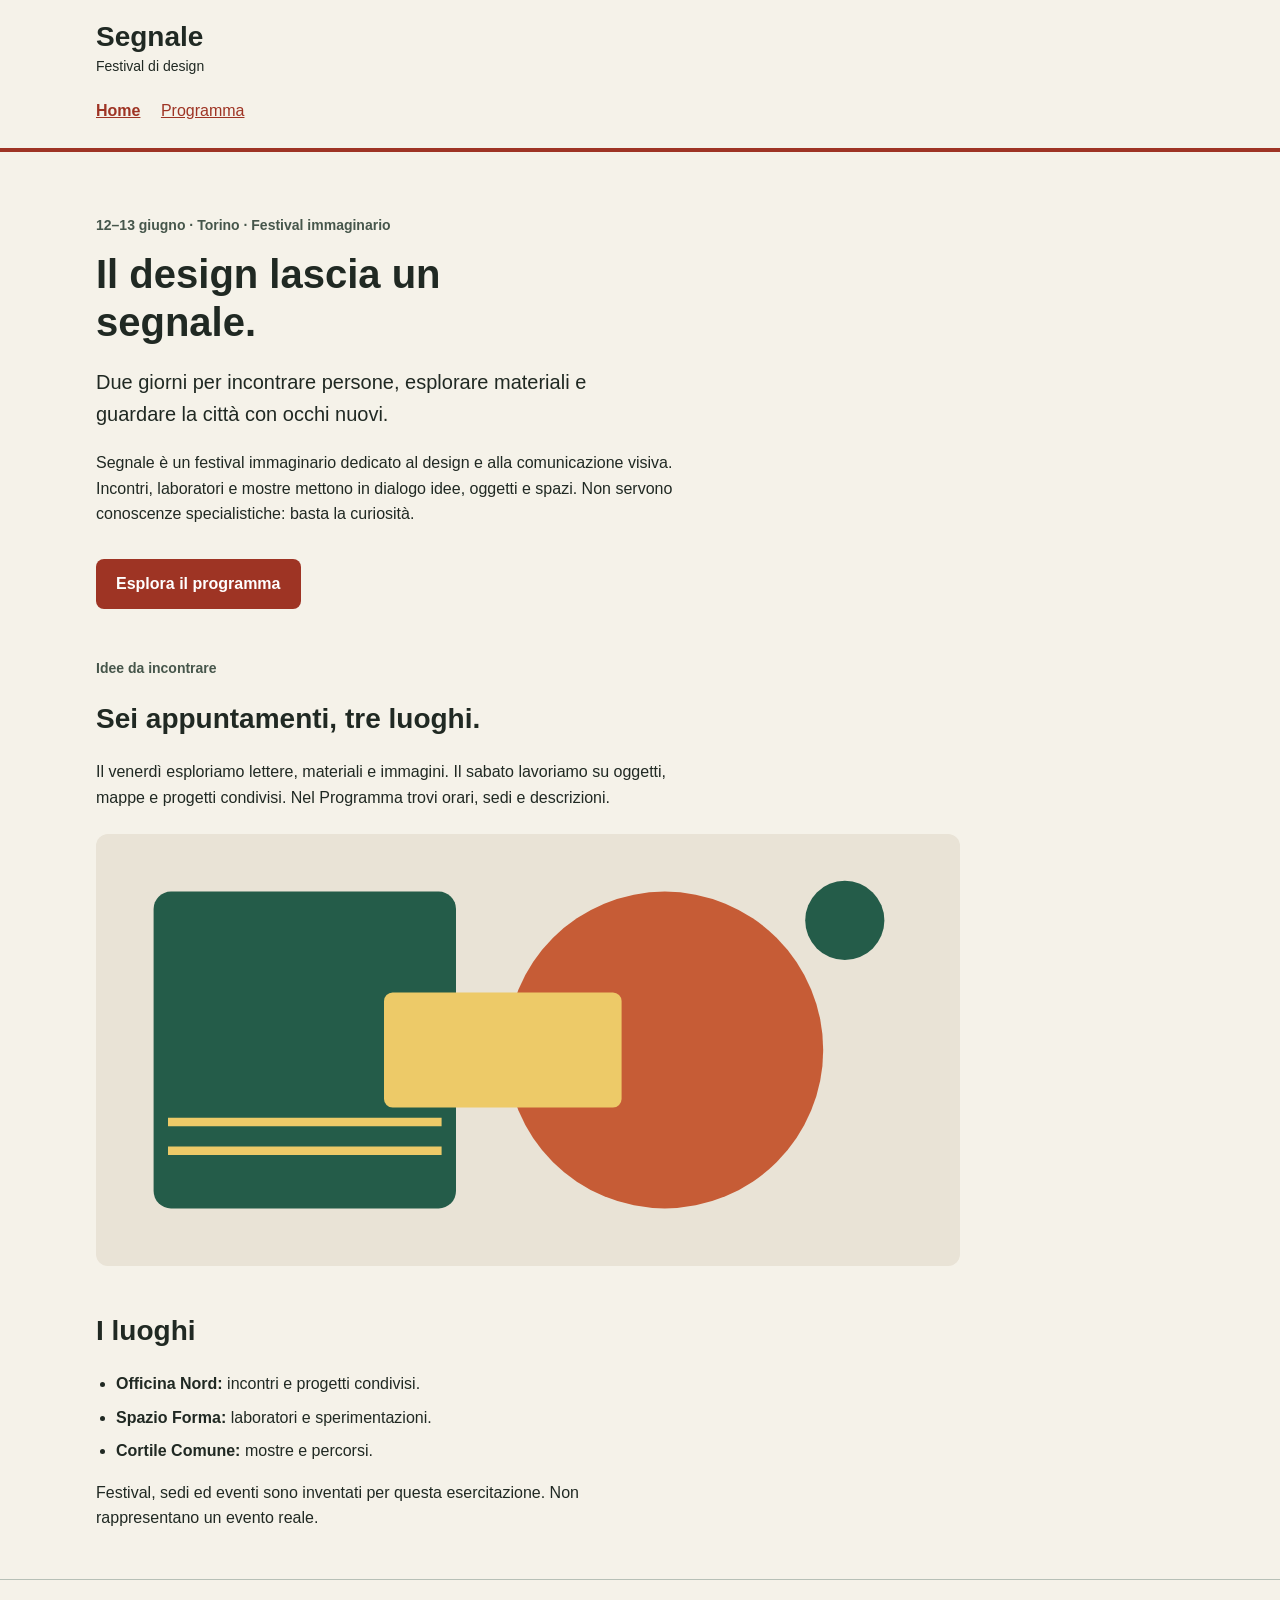
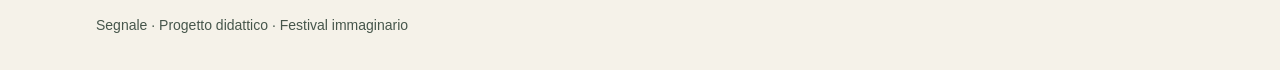
==== index.html @ 6f263a43 "festival-segnale" ====
<!doctype html>
<html lang="it">
<head>
  <meta charset="utf-8">
  <meta name="viewport" content="width=device-width, initial-scale=1">
  <title>Segnale — Festival di design</title>
  <link rel="stylesheet" href="style.css">
</head>
<body>
  <a class="skip-link" href="#contenuto">Vai al contenuto</a>
  <header class="site-header">
    <div class="container">
      <a class="brand" href="index.html">Segnale<span>Festival di design</span></a>
      <nav aria-label="Navigazione principale">
        <a href="index.html" aria-current="page">Home</a>
        <!-- Da completare: collegare questa voce alla pagina Programma. -->
        <a href="programma.html">Programma</a>
      </nav>
    </div>
  </header>

  <main id="contenuto" class="container">
    <section class="intro" aria-labelledby="titolo-home">
      <p class="eyebrow">12–13 giugno · Torino · Festival immaginario</p>
      <h1 id="titolo-home">Il design lascia un segnale.</h1>
      <p class="lead">Due giorni per incontrare persone, esplorare materiali e guardare la città con occhi nuovi.</p>
      <p class="reading-text">Segnale è un festival immaginario dedicato al design e alla comunicazione visiva. Incontri, laboratori e mostre mettono in dialogo idee, oggetti e spazi. Non servono conoscenze specialistiche: basta la curiosità.</p>
      <!-- Da completare: anche questo collegamento deve aprire il Programma. -->
      <a class="button-link" href="programma.html">Esplora il programma</a>
    </section>

    <section class="content-section" aria-labelledby="titolo-festival">
      <p class="eyebrow">Idee da incontrare</p>
      <h2 id="titolo-festival">Sei appuntamenti, tre luoghi.</h2>
      <p class="reading-text">Il venerdì esploriamo lettere, materiali e immagini. Il sabato lavoriamo su oggetti, mappe e progetti condivisi. Nel Programma trovi orari, sedi e descrizioni.</p>
      <img class="festival-image" src="assets/festival.svg" alt="Composizione geometrica di cerchi e rettangoli nei colori del festival" width="1200" height="600">
    </section>

    <section class="content-section" aria-labelledby="titolo-luoghi">
      <h2 id="titolo-luoghi">I luoghi</h2>
      <ul class="venues">
        <li><strong>Officina Nord:</strong> incontri e progetti condivisi.</li>
        <li><strong>Spazio Forma:</strong> laboratori e sperimentazioni.</li>
        <li><strong>Cortile Comune:</strong> mostre e percorsi.</li>
      </ul>
      <p class="reading-text">Festival, sedi ed eventi sono inventati per questa esercitazione. Non rappresentano un evento reale.</p>
    </section>
  </main>

  <footer class="site-footer"><div class="container"><p>Segnale · Progetto didattico · Festival immaginario</p></div></footer>
</body>
</html>
---- style.css ----
/* Stile iniziale: tipografia, colori e variabili CSS sono già predisposti.
   Lavoreremo su collegamenti, CSS condiviso e disposizione delle schede. */

/* Scelte comuni: ogni regola usa var() per richiamarne il valore. */
:root {
  --colore-primario: #9e3424;
  --colore-primario-scuro: #6e2217;
  --colore-sfondo: #f5f2e9;
  --colore-testo: #202923;
  --font-testo: Helvetica, sans-serif;
  --font-titoli: Arial, sans-serif;
}

* {
  box-sizing: border-box;
}

body {
  margin: 0;
  background: var(--colore-sfondo);
  color: var(--colore-testo);
  font-family: var(--font-testo);
  font-size: 1rem;
  line-height: 1.6;
}

a {
  color: var(--colore-primario);
}

a:hover {
  text-decoration-thickness: 3px;
}

a:focus-visible {
  outline: 3px solid var(--colore-testo);
  outline-offset: 4px;
}

.container {
  width: 92%;
  max-width: 68rem;
  margin: 0 auto;
}

.site-header {
  padding: 1.25rem 0;
  border-bottom: 4px solid var(--colore-primario);
}

.brand {
  display: inline-block;
  color: var(--colore-testo);
  font-size: 1.75rem;
  font-weight: bold;
  line-height: 1.2;
  text-decoration: none;
}

.brand span {
  display: block;
  margin-top: 0.25rem;
  font-size: 0.875rem;
  font-weight: normal;
}

nav {
  margin-top: 1rem;
}

nav a {
  display: inline-block;
  margin-right: 1rem;
  padding: 0.25rem 0;
}

nav a[aria-current="page"] {
  font-weight: bold;
}

.intro {
  padding: 3rem 0 1rem;
}

.eyebrow,
.event-meta {
  color: #46564b;
  font-size: 0.875rem;
  font-weight: bold;
}

h1,
h2,
h3 {
  font-family: var(--font-titoli);
  line-height: 1.2;
}

h1 {
  max-width: 18ch;
  margin: 0.75rem 0 1.25rem;
  font-size: 2.5rem;
}

h2 {
  font-size: 1.75rem;
}

h3 {
  margin: 0.5rem 0 0.75rem;
  font-size: 1.375rem;
}

.lead {
  max-width: 48ch;
  font-size: 1.25rem;
}

.reading-text {
  max-width: 65ch;
}

.button-link {
  display: inline-block;
  margin-top: 1rem;
  padding: 0.75rem 1.25rem;
  border-radius: 0.5rem;
  background: var(--colore-primario);
  color: #ffffff;
  font-weight: bold;
  text-decoration: none;
}

.button-link:hover {
  background: var(--colore-primario-scuro);
}

.content-section {
  margin: 2rem 0 3rem;
}

.festival-image {
  display: block;
  width: 100%;
  max-width: 54rem;
  height: auto;
  margin-top: 1.5rem;
  border-radius: 0.75rem;
}

.venues {
  padding-left: 1.25rem;
}

.venues li {
  margin-bottom: 0.5rem;
}

.event-grid {
  display: grid;
  grid-template-columns: 1fr;
  gap: 2.5rem;
}

.event-card {
  margin-bottom: 1.5rem;
  overflow: hidden;
  border: 1px solid #b7c0b7;
  border-radius: 0.75rem;
  background: #ffffff;
}

.event-card img {
  display: block;
  width: 100%;
  height: auto;
}

.event-body {
  padding: 1.50rem;
}

.event-body p:last-child {
  margin-bottom: 0;
}

.event-place {
  color: #46564b;
  font-size: 0.875rem;
}

.site-footer {
  padding: 1.25rem 0;
  border-top: 1px solid #b7c0b7;
  color: #46564b;
  font-size: 0.875rem;
}

.skip-link {
  position: absolute;
  top: -6rem;
  left: 1rem;
  padding: 0.75rem 1rem;
  background: #ffffff;
  color: var(--colore-testo);
}

.skip-link:focus {
  top: 1rem;
}

/* Qui aggiungeremo la media query durante la demo. */
@media (min-width: 600px) {
  .event-grid {
    grid-template-columns: repeat(2, minmax(0, 1fr));
  }
}

@media (min-width: 1024px) {
  .event-grid {
    grid-template-columns: repeat(3, minmax(0, 1fr));
  }
}
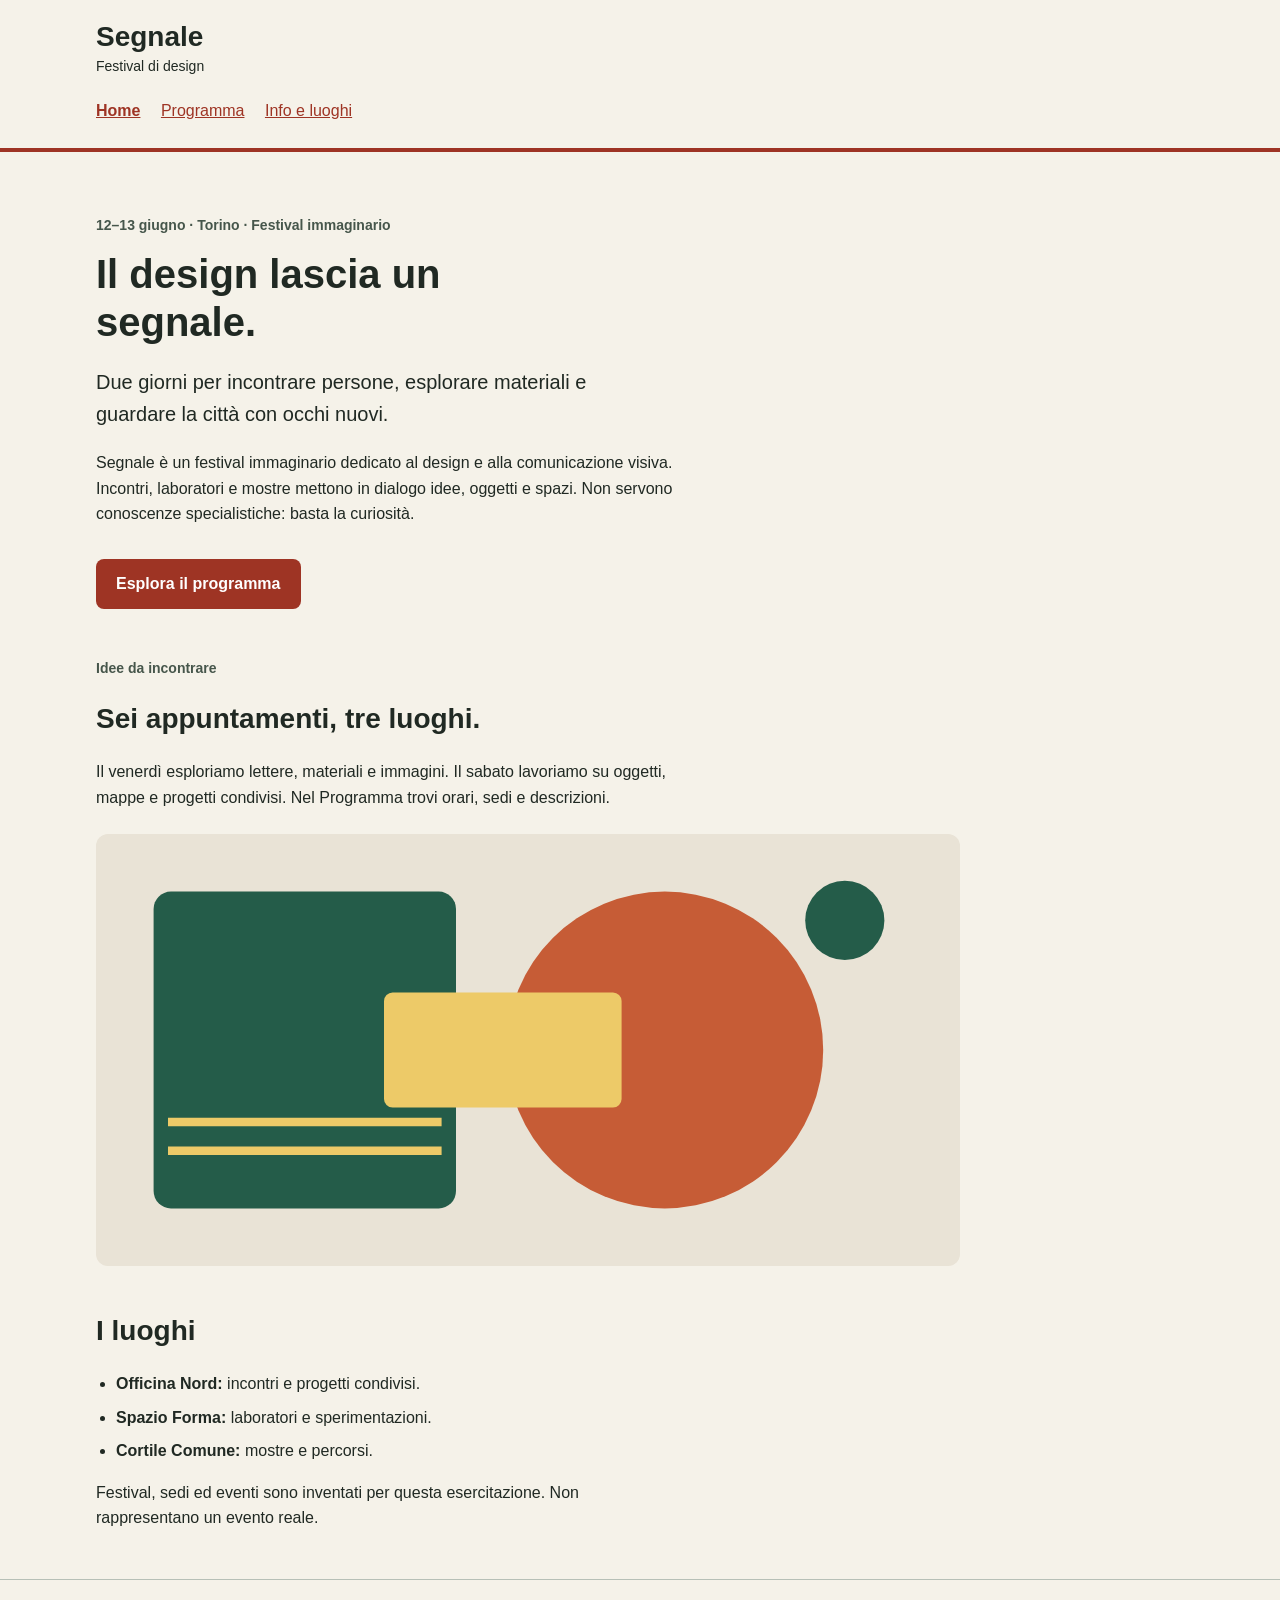
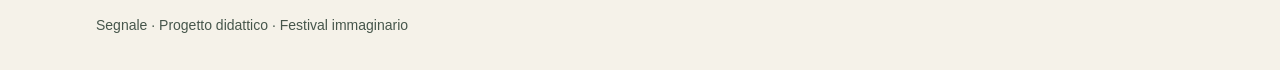
==== commit d9e1ced0: "Sito con info e luoghi" ====
--- a/index.html
+++ b/index.html
@@ -13,8 +13,8 @@
       <a class="brand" href="index.html">Segnale<span>Festival di design</span></a>
       <nav aria-label="Navigazione principale">
         <a href="index.html" aria-current="page">Home</a>
-        <!-- Da completare: collegare questa voce alla pagina Programma. -->
         <a href="programma.html">Programma</a>
+        <a href="info.html">Info e luoghi</a>
       </nav>
     </div>
   </header>
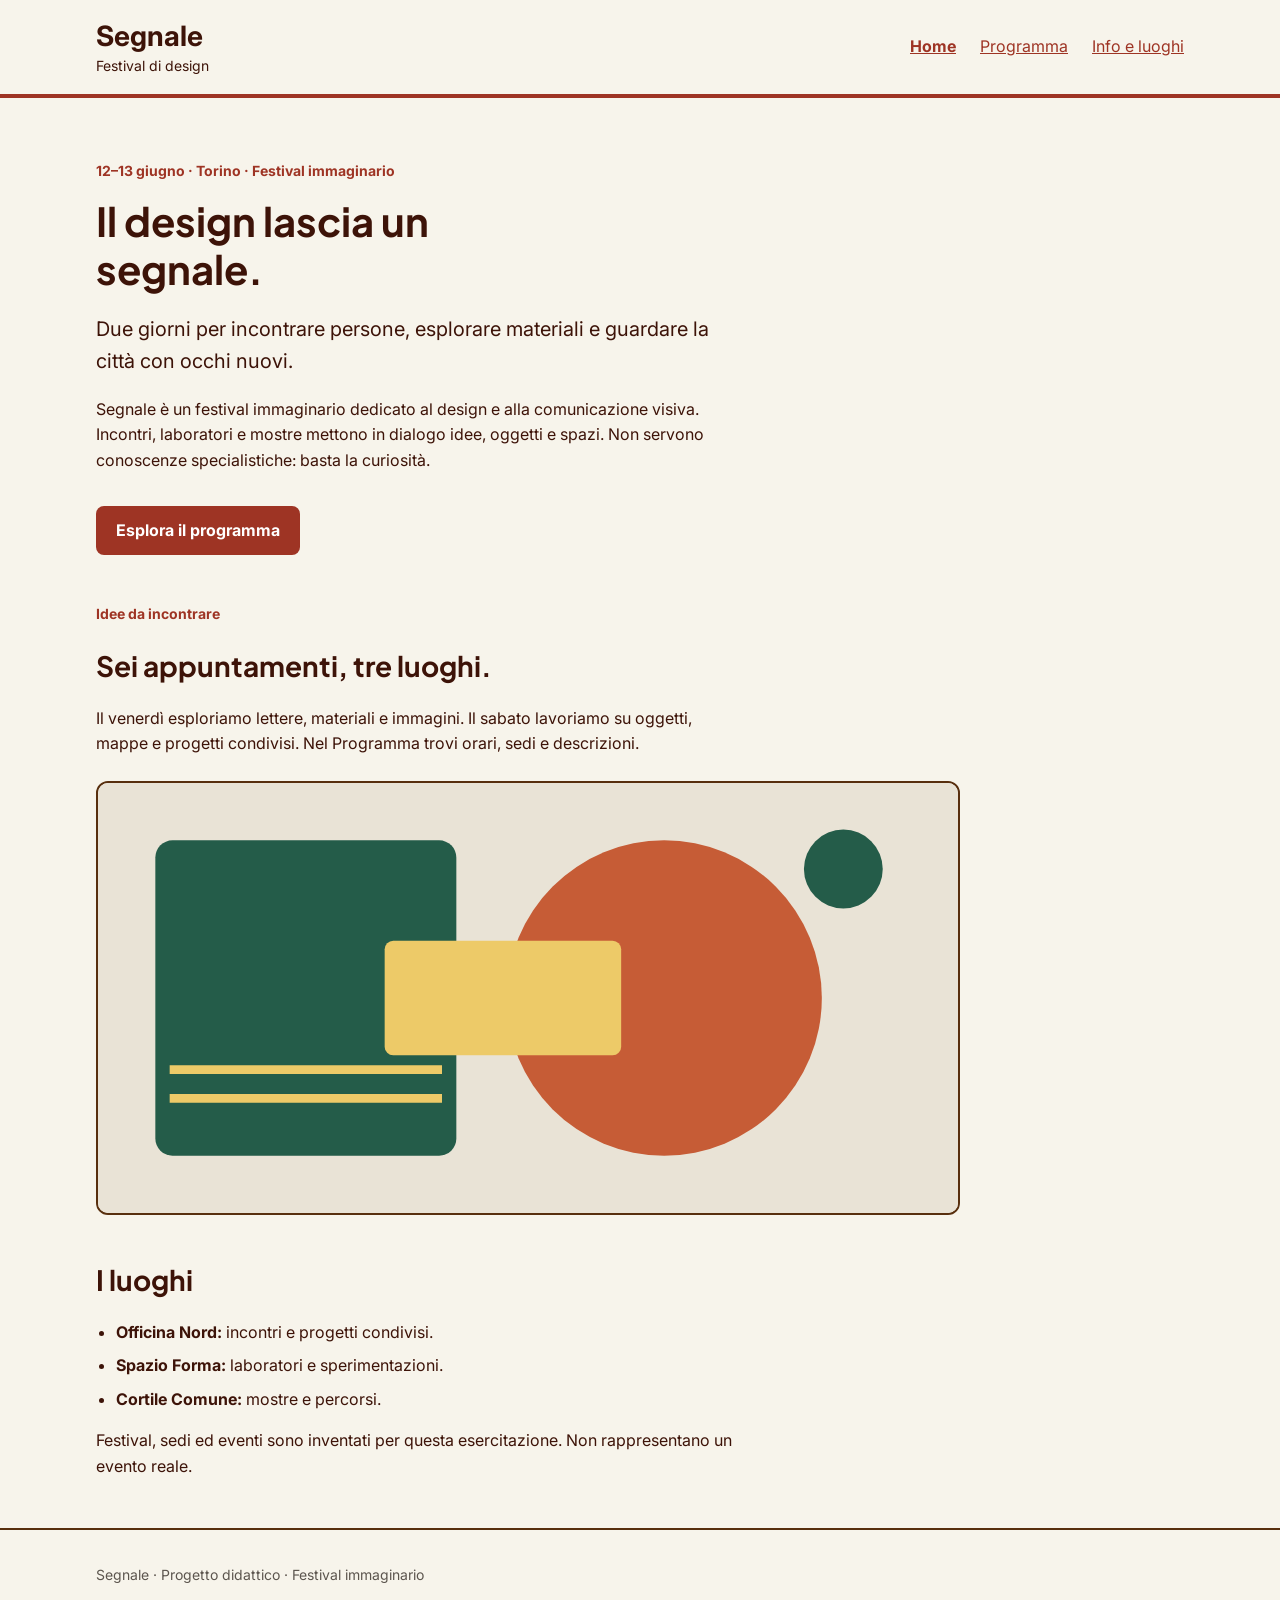
==== commit eaf36c3b: "Moodboard, sticky header e google font" ====
--- a/index.html
+++ b/index.html
@@ -4,6 +4,12 @@
   <meta charset="utf-8">
   <meta name="viewport" content="width=device-width, initial-scale=1">
   <title>Segnale — Festival di design</title>
+  
+  <!-- Collegamenti a Google Fonts (Plus Jakarta Sans e Inter) -->
+  <link rel="preconnect" href="https://fonts.googleapis.com">
+  <link rel="preconnect" href="https://fonts.gstatic.com" crossorigin>
+  <link href="https://fonts.googleapis.com/css2?family=Inter:wght@400;500;700&family=Plus+Jakarta+Sans:wght@600;700&display=swap" rel="stylesheet">
+
   <link rel="stylesheet" href="style.css">
 </head>
 <body>
@@ -25,7 +31,6 @@
       <h1 id="titolo-home">Il design lascia un segnale.</h1>
       <p class="lead">Due giorni per incontrare persone, esplorare materiali e guardare la città con occhi nuovi.</p>
       <p class="reading-text">Segnale è un festival immaginario dedicato al design e alla comunicazione visiva. Incontri, laboratori e mostre mettono in dialogo idee, oggetti e spazi. Non servono conoscenze specialistiche: basta la curiosità.</p>
-      <!-- Da completare: anche questo collegamento deve aprire il Programma. -->
       <a class="button-link" href="programma.html">Esplora il programma</a>
     </section>
 
@@ -49,4 +54,4 @@
 
   <footer class="site-footer"><div class="container"><p>Segnale · Progetto didattico · Festival immaginario</p></div></footer>
 </body>
-</html>
+</html>
--- a/style.css
+++ b/style.css
@@ -1,17 +1,19 @@
-/* Stile iniziale: tipografia, colori e variabili CSS sono già predisposti.
-   Lavoreremo su collegamenti, CSS condiviso e disposizione delle schede. */
-
-/* Scelte comuni: ogni regola usa var() per richiamarne il valore. */
+/* Stile iniziale: tipografia, colori e variabili CSS aggiornati */
 :root {
   --colore-primario: #9e3424;
   --colore-primario-scuro: #6e2217;
-  --colore-sfondo: #f5f2e9;
-  --colore-testo: #202923;
-  --font-testo: Helvetica, sans-serif;
-  --font-titoli: Arial, sans-serif;
-}
-
-* {
+  --colore-sfondo: #F7F4EB; /* Sfondo carta naturale del sito */
+  --colore-sfondo-card: #FCFBF7; /* Carta leggermente più chiara per le card */
+  --colore-sfondo-secondario: #E8E1D3;
+  --colore-testo: #3d1308; /* Marrone caldo molto scuro per i testi */
+  --colore-bordo: #582f0e; /* Marrone caldo per i bordi */
+  --font-testo: 'Inter', Helvetica, sans-serif;
+  --font-titoli: 'Plus Jakarta Sans', Arial, sans-serif;
+}
+
+*,
+*::before,
+*::after {
   box-sizing: border-box;
 }
 
@@ -43,9 +45,21 @@
   margin: 0 auto;
 }
 
+/* Intestazione sticky e layout flessibile per brand e menu (sotto i 600px) */
 .site-header {
   padding: 1.25rem 0;
   border-bottom: 4px solid var(--colore-primario);
+  position: sticky;
+  top: 0;
+  background-color: var(--colore-sfondo);
+  z-index: 1000;
+}
+
+.site-header .container {
+  display: flex;
+  flex-direction: column;
+  align-items: flex-start;
+  gap: 0.75rem;
 }
 
 .brand {
@@ -64,13 +78,16 @@
   font-weight: normal;
 }
 
+/* Menu di base (sotto i 600px): in colonna */
 nav {
-  margin-top: 1rem;
+  margin-top: 0;
+  display: flex;
+  flex-direction: column;
+  gap: 0.5rem;
 }
 
 nav a {
   display: inline-block;
-  margin-right: 1rem;
   padding: 0.25rem 0;
 }
 
@@ -82,9 +99,11 @@
   padding: 3rem 0 1rem;
 }
 
+/* Testi 'eyebrow', 'event-meta' e 'event-place' impostati in rosso */
 .eyebrow,
-.event-meta {
-  color: #46564b;
+.event-meta,
+.event-place {
+  color: var(--colore-primario);
   font-size: 0.875rem;
   font-weight: bold;
 }
@@ -145,7 +164,9 @@
   max-width: 54rem;
   height: auto;
   margin-top: 1.5rem;
+  border: 2px solid var(--colore-bordo);
   border-radius: 0.75rem;
+  background: var(--colore-sfondo-card);
 }
 
 .venues {
@@ -165,9 +186,9 @@
 .event-card {
   margin-bottom: 1.5rem;
   overflow: hidden;
-  border: 1px solid #b7c0b7;
+  border: 2px solid var(--colore-bordo);
   border-radius: 0.75rem;
-  background: #ffffff;
+  background: var(--colore-sfondo-card);
 }
 
 .event-card img {
@@ -184,15 +205,10 @@
   margin-bottom: 0;
 }
 
-.event-place {
-  color: #46564b;
-  font-size: 0.875rem;
-}
-
 .site-footer {
   padding: 1.25rem 0;
-  border-top: 1px solid #b7c0b7;
-  color: #46564b;
+  border-top: 2px solid var(--colore-bordo);
+  color: #5C554E;
   font-size: 0.875rem;
 }
 
@@ -209,8 +225,25 @@
   top: 1rem;
 }
 
-/* Qui aggiungeremo la media query durante la demo. */
+/* Da 600px in su: brand a sinistra e menu in riga a destra sulla stessa linea */
 @media (min-width: 600px) {
+  .site-header .container {
+    flex-direction: row;
+    justify-content: space-between;
+    align-items: center;
+  }
+
+  nav {
+    flex-direction: row;
+    align-items: center;
+    gap: 1.5rem;
+    margin-top: 0;
+  }
+
+  nav a {
+    margin-right: 0;
+  }
+
   .event-grid {
     grid-template-columns: repeat(2, minmax(0, 1fr));
   }
@@ -220,4 +253,4 @@
   .event-grid {
     grid-template-columns: repeat(3, minmax(0, 1fr));
   }
-}
+}
